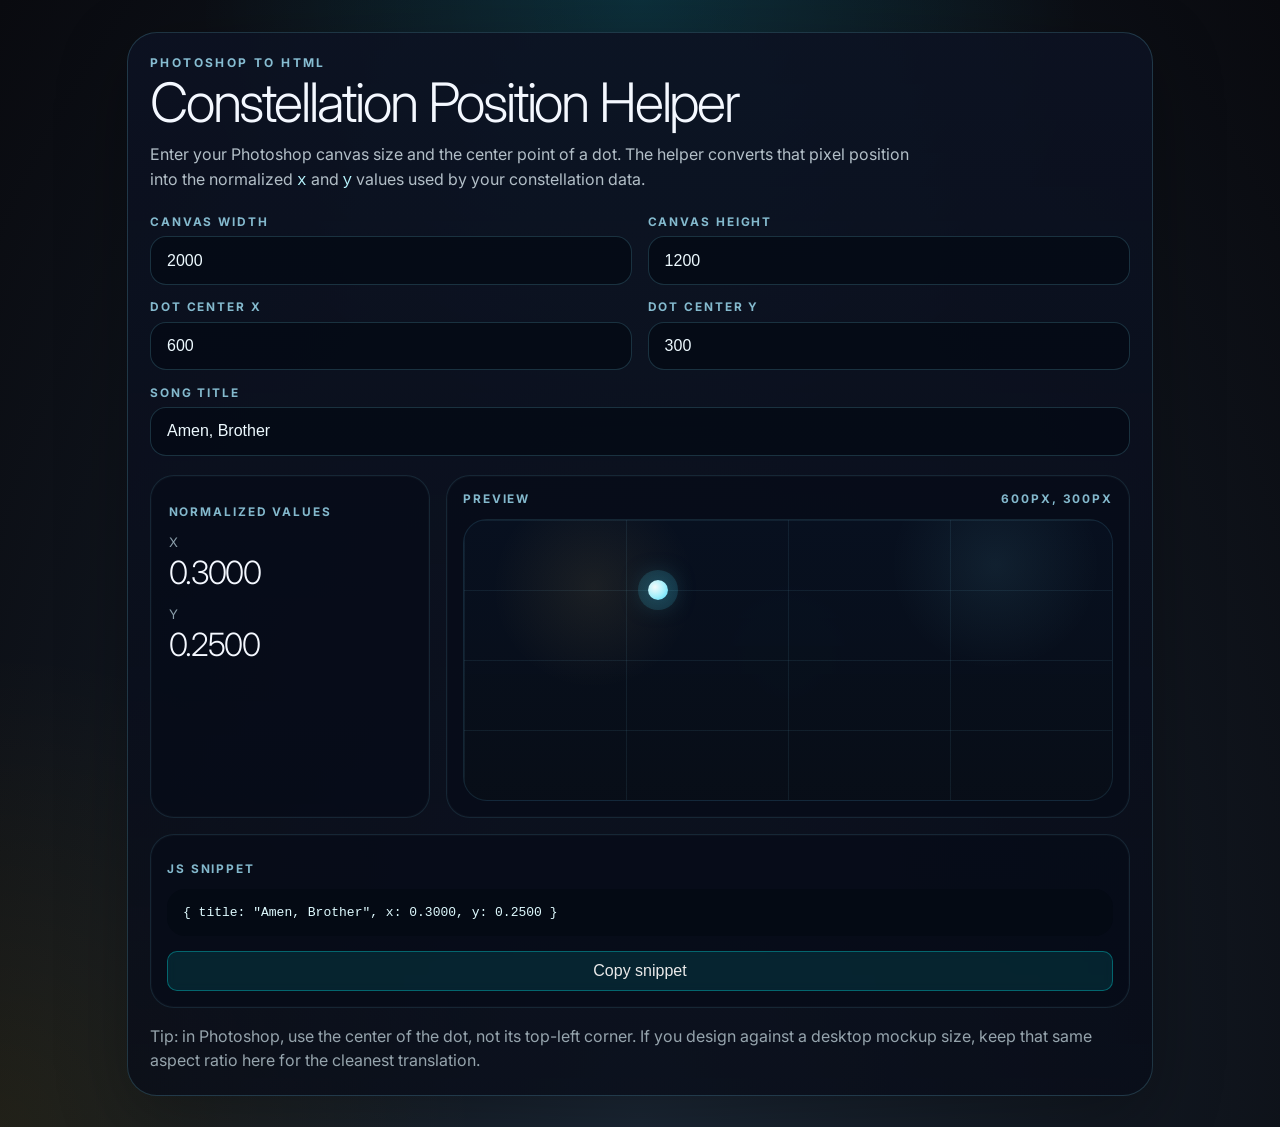
==== position-helper.html @ 94684b3c "Updates" ====
<!DOCTYPE html>
<html lang="en">
<head>
    <meta charset="UTF-8">
    <meta name="viewport" content="width=device-width, initial-scale=1.0">
    <title>Constellation Position Helper</title>
    <link rel="icon" href="favicon.svg" type="image/svg+xml">
    <link rel="preconnect" href="https://fonts.googleapis.com">
    <link rel="preconnect" href="https://fonts.gstatic.com" crossorigin>
    <link href="https://fonts.googleapis.com/css2?family=Inter:wght@300;400;700&display=swap" rel="stylesheet">
    <link rel="stylesheet" href="style.css">
</head>
<body class="antialiased">
    <main class="helper-shell">
        <section class="helper-panel">
            <p class="helper-kicker">Photoshop to HTML</p>
            <h1 class="helper-title">Constellation Position Helper</h1>
            <p class="helper-copy">Enter your Photoshop canvas size and the center point of a dot. The helper converts that pixel position into the normalized <code>x</code> and <code>y</code> values used by your constellation data.</p>

            <div class="helper-grid">
                <label class="helper-field">
                    <span>Canvas Width</span>
                    <input id="canvas-width" type="number" min="1" step="1" value="2000">
                </label>
                <label class="helper-field">
                    <span>Canvas Height</span>
                    <input id="canvas-height" type="number" min="1" step="1" value="1200">
                </label>
                <label class="helper-field">
                    <span>Dot Center X</span>
                    <input id="dot-x" type="number" min="0" step="1" value="600">
                </label>
                <label class="helper-field">
                    <span>Dot Center Y</span>
                    <input id="dot-y" type="number" min="0" step="1" value="300">
                </label>
                <label class="helper-field helper-field--wide">
                    <span>Song Title</span>
                    <input id="dot-title" type="text" value="Amen, Brother">
                </label>
            </div>

            <div class="helper-preview">
                <div class="helper-result-card">
                    <p class="helper-result-label">Normalized Values</p>
                    <div class="helper-result-values">
                        <div>
                            <span>X</span>
                            <strong id="result-x">0.3000</strong>
                        </div>
                        <div>
                            <span>Y</span>
                            <strong id="result-y">0.2500</strong>
                        </div>
                    </div>
                </div>

                <div class="helper-canvas-card">
                    <div class="helper-canvas-meta">
                        <span>Preview</span>
                        <span id="helper-pixel-readout">600px, 300px</span>
                    </div>
                    <div id="helper-canvas" class="helper-canvas">
                        <div id="helper-dot" class="helper-dot"></div>
                    </div>
                </div>
            </div>

            <div class="helper-output">
                <p class="helper-result-label">JS Snippet</p>
                <pre id="snippet-output" class="helper-snippet"></pre>
                <button id="copy-snippet-btn" class="sample-button helper-copy-btn" type="button">Copy snippet</button>
            </div>

            <p class="helper-note">Tip: in Photoshop, use the center of the dot, not its top-left corner. If you design against a desktop mockup size, keep that same aspect ratio here for the cleanest translation.</p>
        </section>
    </main>

    <script src="position-helper.js"></script>
</body>
</html>
---- style.css ----
﻿body {
    font-family: 'Inter', sans-serif;
    background-color: #000010;
    background-image: radial-gradient(ellipse at bottom, #1b2735 0%, #090a0f 100%);
    color: #eaeaea;
    overflow-x: hidden;
    overflow-y: auto;
    margin: 0;
    padding: 0;
    overscroll-behavior: none;
    min-height: 100vh;
}

.sr-only {
    position: absolute;
    width: 1px;
    height: 1px;
    padding: 0;
    margin: -1px;
    overflow: hidden;
    clip: rect(0, 0, 0, 0);
    white-space: nowrap;
    border: 0;
}

.site-intro {
    position: fixed;
    inset: 0;
    z-index: 60;
    display: flex;
    align-items: center;
    justify-content: center;
    padding: 1.5rem;
    overflow: hidden;
    background:
        radial-gradient(circle at 22% 24%, rgba(0, 255, 255, 0.13), transparent 32%),
        radial-gradient(circle at 78% 18%, rgba(251, 191, 36, 0.12), transparent 30%),
        linear-gradient(180deg, rgba(3, 7, 18, 0.98), rgba(2, 6, 23, 0.98));
    transition: opacity 700ms ease, visibility 700ms ease;
}

.site-intro.is-hidden {
    opacity: 0;
    visibility: hidden;
    pointer-events: none;
}

.site-intro__orb {
    position: absolute;
    border-radius: 999px;
    filter: blur(90px);
    opacity: 0.75;
    animation: intro-orb-drift 4.4s ease-in-out infinite alternate;
}

.site-intro__orb--left {
    width: 260px;
    height: 260px;
    left: -70px;
    bottom: -60px;
    background: rgba(255, 189, 46, 0.14);
}

.site-intro__orb--right {
    width: 300px;
    height: 300px;
    right: -90px;
    top: -90px;
    background: rgba(56, 189, 248, 0.18);
}

.site-intro__core {
    position: relative;
    width: min(100%, 520px);
    padding: 2rem 1.75rem 1.85rem;
    border-radius: 32px;
    border: 1px solid rgba(122, 228, 255, 0.14);
    background: linear-gradient(180deg, rgba(8, 14, 28, 0.94), rgba(6, 10, 22, 0.84));
    box-shadow: 0 28px 90px rgba(0, 0, 0, 0.42);
    backdrop-filter: blur(18px);
    -webkit-backdrop-filter: blur(18px);
    text-align: center;
}

.site-intro__kicker {
    margin: 0 0 0.7rem;
    color: rgba(166, 233, 255, 0.78);
    font-size: 0.72rem;
    font-weight: 700;
    letter-spacing: 0.24em;
    text-transform: uppercase;
}

.site-intro__title {
    margin: 0;
    font-size: clamp(2.4rem, 7vw, 4.4rem);
    line-height: 0.96;
    font-weight: 300;
    letter-spacing: -0.05em;
    color: rgba(244, 248, 255, 0.98);
}

.site-intro__network {
    position: relative;
    width: min(100%, 320px);
    height: 180px;
    margin: 1.35rem auto 1.1rem;
}

.site-intro__node,
.site-intro__line {
    position: absolute;
    display: block;
}

.site-intro__node {
    border-radius: 999px;
    box-shadow: 0 0 0 1px rgba(255, 255, 255, 0.08), 0 0 20px currentColor;
    animation: intro-node-pulse 1.8s ease-in-out infinite;
}

.site-intro__node--source {
    width: 26px;
    height: 26px;
    top: 78px;
    left: 147px;
    color: #ffe8a3;
    background: radial-gradient(circle at 35% 35%, #fff8d8, #ffe89a 58%, #f5d86f 100%);
    box-shadow: 0 0 0 1px rgba(255, 232, 163, 0.2), 0 0 24px rgba(255, 232, 163, 0.7);
    animation-delay: 0.1s;
}

.site-intro__node--blue {
    width: 18px;
    height: 18px;
    color: #7ae8ff;
    background: radial-gradient(circle at 35% 35%, #dff9ff, #8cecff 55%, #42d5ff 100%);
}

.site-intro__node--purple {
    width: 16px;
    height: 16px;
    color: #d1b5ff;
    background: radial-gradient(circle at 35% 35%, #f0e7ff, #d8b8ff 55%, #bf94ff 100%);
}

.site-intro__node--one {
    top: 34px;
    left: 88px;
    animation-delay: 0.25s;
}

.site-intro__node--two {
    top: 46px;
    right: 70px;
    animation-delay: 0.45s;
}

.site-intro__node--three {
    bottom: 28px;
    left: 98px;
    animation-delay: 0.6s;
}

.site-intro__node--four {
    top: 12px;
    right: 24px;
    animation-delay: 0.8s;
}

.site-intro__node--five {
    bottom: 12px;
    left: 34px;
    animation-delay: 1s;
}

.site-intro__line {
    height: 2px;
    border-radius: 999px;
    transform-origin: 0 50%;
    background: linear-gradient(90deg, rgba(122, 228, 255, 0.05), rgba(122, 228, 255, 0.55), rgba(122, 228, 255, 0.06));
    opacity: 0;
    animation: intro-line-glow 1.8s ease forwards;
}

.site-intro__line--one {
    width: 75px;
    top: 87px;
    left: 110px;
    transform: rotate(-146deg);
    animation-delay: 0.2s;
}

.site-intro__line--two {
    width: 86px;
    top: 87px;
    left: 160px;
    transform: rotate(-28deg);
    animation-delay: 0.4s;
}

.site-intro__line--three {
    width: 72px;
    top: 100px;
    left: 159px;
    transform: rotate(142deg);
    animation-delay: 0.55s;
}

.site-intro__line--four {
    width: 63px;
    top: 50px;
    left: 237px;
    transform: rotate(-32deg);
    animation-delay: 0.72s;
}

.site-intro__line--five {
    width: 80px;
    top: 110px;
    left: 44px;
    transform: rotate(156deg);
    animation-delay: 0.9s;
}

.site-intro__status {
    margin: 0;
    color: rgba(216, 227, 238, 0.82);
    font-size: 0.98rem;
}

.site-intro__enter {
    margin-top: 1.2rem;
    padding: 0.9rem 1.65rem;
    border: 1px solid rgba(122, 228, 255, 0.3);
    border-radius: 999px;
    background: linear-gradient(180deg, rgba(6, 204, 230, 0.2), rgba(6, 204, 230, 0.08));
    color: #dffbff;
    font-size: 0.98rem;
    font-weight: 700;
    letter-spacing: 0.08em;
    text-transform: uppercase;
    box-shadow: 0 0 0 1px rgba(122, 228, 255, 0.08), 0 0 22px rgba(0, 229, 255, 0.18);
    cursor: pointer;
    opacity: 0;
    transform: translateY(10px);
    animation: intro-enter-reveal 500ms ease forwards;
    animation-delay: 1.35s;
}

.site-intro__enter:hover {
    background: linear-gradient(180deg, rgba(6, 204, 230, 0.3), rgba(6, 204, 230, 0.14));
    box-shadow: 0 0 0 1px rgba(122, 228, 255, 0.1), 0 0 28px rgba(0, 229, 255, 0.24);
}

.view {
    display: none;
    height: 100vh;
    width: 100vw;
}

#constellations-view {
    position: relative;
    overflow: hidden;
    background:
        radial-gradient(circle at top, rgba(0, 220, 255, 0.14), transparent 34%),
        radial-gradient(circle at bottom left, rgba(255, 196, 0, 0.08), transparent 28%);
}

#constellations-view::before,
#constellations-view::after {
    content: '';
    position: absolute;
    border-radius: 999px;
    filter: blur(90px);
    pointer-events: none;
    opacity: 0.5;
    z-index: 0;
}

#constellations-view::before {
    width: 320px;
    height: 320px;
    top: -120px;
    right: -80px;
    background: rgba(0, 255, 255, 0.16);
}

#constellations-view::after {
    width: 260px;
    height: 260px;
    bottom: 80px;
    left: -100px;
    background: rgba(255, 190, 100, 0.12);
}

#constellation-canvas {
    position: absolute;
    inset: 0;
    width: 100%;
    height: 100%;
    z-index: 1;
}

.constellation-overlay {
    position: relative;
    z-index: 2;
    padding: 1.1rem 1.5rem 2rem;
    display: flex;
    flex-direction: column;
    align-items: flex-start;
    height: 100vh;
    justify-content: flex-start;
    pointer-events: none;
}

.constellation-overlay header,
.constellation-overlay nav {
    pointer-events: auto;
}

.desktop-header-shell {
    width: min(100%, 430px);
    padding-top: 0.15rem;
}

.desktop-header-panel {
    background: linear-gradient(180deg, rgba(12, 18, 34, 0.9), rgba(8, 12, 24, 0.72));
    border: 1px solid rgba(130, 230, 255, 0.16);
    border-radius: 30px;
    padding: 0.9rem 1.05rem 0.95rem;
    backdrop-filter: blur(18px);
    -webkit-backdrop-filter: blur(18px);
    box-shadow: 0 20px 70px rgba(0, 0, 0, 0.28);
    text-align: left;
}

.desktop-kicker {
    display: inline-block;
    font-size: 0.72rem;
    letter-spacing: 0.15em;
    text-transform: uppercase;
    color: rgba(168, 241, 255, 0.82);
    margin-bottom: 0.45rem;
}

.desktop-title {
    margin: 0;
    color: #f7fbff;
    font-size: clamp(2rem, 3vw, 2.85rem);
    line-height: 0.96;
    letter-spacing: -0.05em;
    text-wrap: pretty;
}

.desktop-subtitle {
    max-width: 24rem;
    margin: 0.5rem 0 0;
    color: rgba(220, 236, 244, 0.8);
    font-size: 0.92rem;
    line-height: 1.38;
}

.desktop-meta-row {
    display: flex;
    align-items: center;
    justify-content: flex-start;
    gap: 0.55rem;
    margin-top: 0.7rem;
    flex-wrap: wrap;
}

.desktop-meta-pill {
    padding: 0.32rem 0.62rem;
    border-radius: 999px;
    background: rgba(255, 255, 255, 0.05);
    border: 1px solid rgba(255, 255, 255, 0.08);
    color: rgba(176, 219, 231, 0.9);
    font-size: 0.74rem;
}

#constellation-nav-desktop {
    justify-content: flex-start;
}

.desktop-hover-hint {
    position: absolute;
    top: 1.1rem;
    right: 1.5rem;
    z-index: 3;
    padding: 0.42rem 0.72rem;
    border-radius: 999px;
    background: rgba(6, 10, 20, 0.72);
    border: 1px solid rgba(143, 231, 255, 0.16);
    color: rgba(200, 237, 247, 0.86);
    font-size: 0.73rem;
    letter-spacing: 0.08em;
    text-transform: uppercase;
    backdrop-filter: blur(10px);
    -webkit-backdrop-filter: blur(10px);
    pointer-events: none;
}

.hover-tooltip {
    position: absolute;
    width: 290px;
    background: linear-gradient(180deg, rgba(10, 16, 29, 0.94), rgba(7, 10, 21, 0.92));
    backdrop-filter: blur(18px);
    -webkit-backdrop-filter: blur(18px);
    border: 1px solid rgba(140, 228, 255, 0.14);
    border-radius: 24px;
    padding: 1rem;
    z-index: 10;
    pointer-events: auto;
    opacity: 0;
    transform: translateY(10px) scale(0.95);
    transition: opacity 0.2s ease, transform 0.2s ease;
    visibility: hidden;
    box-shadow: 0 18px 48px rgba(0, 0, 0, 0.32);
}

.hover-tooltip.active {
    opacity: 1;
    transform: translateY(0) scale(1);
    visibility: visible;
}

.typewriter-text {
    white-space: normal;
    display: inline;
    vertical-align: baseline;
}

.typewriter-text::after {
    content: '';
    display: inline-block;
    width: 0.12em;
    height: 1em;
    margin-left: 0.08em;
    background: cyan;
    vertical-align: -0.12em;
    animation: blink-caret 0.75s step-end infinite;
}

@keyframes blink-caret {
    from,
    to {
        opacity: 0;
    }
    50% {
        opacity: 1;
    }
}

@keyframes intro-line-glow {
    0% {
        opacity: 0;
        transform: scaleX(0.55);
    }
    100% {
        opacity: 1;
        transform: scaleX(1);
    }
}

@keyframes intro-node-pulse {
    0%,
    100% {
        transform: scale(0.92);
        opacity: 0.85;
    }
    50% {
        transform: scale(1.08);
        opacity: 1;
    }
}

@keyframes intro-orb-drift {
    0% {
        transform: translate3d(0, 0, 0) scale(1);
    }
    100% {
        transform: translate3d(14px, -12px, 0) scale(1.08);
    }
}

@keyframes intro-enter-reveal {
    0% {
        opacity: 0;
        transform: translateY(10px);
    }
    100% {
        opacity: 1;
        transform: translateY(0);
    }
}

#card-deck-view {
    perspective: 1000px;
    position: relative;
    display: flex;
    flex-direction: column;
    align-items: center;
    justify-content: flex-start;
    min-height: 100vh;
    min-height: 100dvh;
    height: 100vh;
    height: 100dvh;
    padding: max(0.75rem, env(safe-area-inset-top)) 1rem max(0.75rem, env(safe-area-inset-bottom));
    box-sizing: border-box;
    overflow: hidden;
    background:
        radial-gradient(circle at top, rgba(0, 220, 255, 0.16), transparent 35%),
        radial-gradient(circle at bottom, rgba(255, 196, 0, 0.12), transparent 30%);
}

#card-deck-view::before,
#card-deck-view::after {
    content: '';
    position: absolute;
    border-radius: 999px;
    filter: blur(70px);
    pointer-events: none;
    opacity: 0.55;
}

#card-deck-view::before {
    width: 220px;
    height: 220px;
    top: -70px;
    right: -60px;
    background: rgba(0, 255, 255, 0.18);
}

#card-deck-view::after {
    width: 180px;
    height: 180px;
    bottom: 40px;
    left: -70px;
    background: rgba(255, 180, 90, 0.16);
}

.mobile-header-shell {
    position: relative;
    z-index: 5;
    width: min(100%, 420px);
    padding: 0.25rem 0 0.5rem;
    flex-shrink: 0;
    transition: padding 0.35s ease;
}

.mobile-header-panel {
    overflow: hidden;
    background: linear-gradient(180deg, rgba(12, 18, 34, 0.9), rgba(8, 12, 24, 0.7));
    border: 1px solid rgba(130, 230, 255, 0.18);
    border-radius: 24px;
    padding: 1rem 1rem 0.9rem;
    backdrop-filter: blur(16px);
    -webkit-backdrop-filter: blur(16px);
    box-shadow: 0 18px 60px rgba(0, 0, 0, 0.28);
    max-height: 420px;
    opacity: 1;
    transform: translateY(0);
    transition: max-height 0.35s ease, opacity 0.25s ease, transform 0.35s ease, padding 0.35s ease, border-color 0.35s ease;
}

.mobile-header-toggle {
    display: none;
    align-items: center;
    justify-content: center;
    width: 2.5rem;
    height: 2.5rem;
    margin: 0 auto 0.45rem;
    border-radius: 999px;
    border: 1px solid rgba(130, 230, 255, 0.2);
    background: linear-gradient(180deg, rgba(12, 18, 34, 0.92), rgba(8, 12, 24, 0.78));
    box-shadow: 0 10px 28px rgba(0, 0, 0, 0.24);
    color: rgba(188, 238, 250, 0.9);
    cursor: pointer;
}

.mobile-header-toggle__arrow {
    display: block;
    width: 0.7rem;
    height: 0.7rem;
    border-right: 2px solid currentColor;
    border-bottom: 2px solid currentColor;
    transform: rotate(45deg) translateY(-1px);
    transition: transform 0.3s ease;
}

#card-deck-view.mobile-header-collapsed .mobile-header-shell {
    padding-bottom: 0.2rem;
}

#card-deck-view.mobile-header-collapsed .mobile-header-panel {
    max-height: 0;
    opacity: 0;
    transform: translateY(-8px);
    padding-top: 0;
    padding-bottom: 0;
    border-color: transparent;
    pointer-events: none;
}

#card-deck-view.mobile-header-collapsed .mobile-header-toggle__arrow {
    transform: rotate(225deg) translateY(-1px);
}

.mobile-kicker {
    display: inline-flex;
    align-items: center;
    gap: 0.45rem;
    font-size: 0.72rem;
    letter-spacing: 0.18em;
    text-transform: uppercase;
    color: rgba(167, 242, 255, 0.82);
    margin-bottom: 0.7rem;
}

.mobile-title {
    font-size: clamp(2rem, 8vw, 2.8rem);
    line-height: 0.95;
    letter-spacing: -0.04em;
    margin: 0;
    color: #f7fbff;
    text-wrap: balance;
}

.mobile-subtitle {
    margin-top: 0.6rem;
    color: rgba(216, 236, 245, 0.78);
    font-size: 0.98rem;
    line-height: 1.4;
}

.mobile-meta-row {
    display: flex;
    align-items: center;
    justify-content: space-between;
    gap: 0.75rem;
    margin-top: 0.95rem;
}

.mobile-deck-count {
    font-size: 0.8rem;
    color: rgba(170, 217, 229, 0.88);
    padding: 0.35rem 0.65rem;
    border-radius: 999px;
    background: rgba(255, 255, 255, 0.04);
    border: 1px solid rgba(255, 255, 255, 0.08);
}

.mobile-swipe-hint {
    font-size: 0.8rem;
    color: rgba(162, 204, 216, 0.78);
}

.main-container {
    position: relative;
    z-index: 2;
    width: min(100%, 420px);
    flex: 1;
    display: flex;
    align-items: center;
    justify-content: center;
    padding: 0.25rem 0 0.75rem;
    min-height: 0;
}

.deck-stage {
    position: relative;
    width: 100%;
    height: 100%;
    min-height: 0;
    display: flex;
    align-items: center;
    justify-content: center;
}

.deck-stage::before {
    content: '';
    position: absolute;
    width: min(88vw, 360px);
    height: min(88vw, 360px);
    border-radius: 999px;
    border: 1px solid rgba(111, 215, 255, 0.12);
    box-shadow:
        0 0 0 18px rgba(111, 215, 255, 0.04),
        inset 0 0 40px rgba(0, 210, 255, 0.05);
    pointer-events: none;
}

.mobile-tree-shell {
    position: relative;
    width: 100%;
    height: 100%;
    min-height: 0;
    display: flex;
    align-items: stretch;
    justify-content: center;
}

.mobile-tree-canvas {
    position: absolute;
    inset: 0;
    width: 100%;
    height: 100%;
    border-radius: 28px;
    touch-action: none;
}

.mobile-tree-hud {
    position: absolute;
    top: 0.9rem;
    left: 50%;
    transform: translateX(-50%);
    z-index: 3;
    padding: 0.45rem 0.85rem;
    border-radius: 999px;
    background: rgba(6, 10, 20, 0.72);
    border: 1px solid rgba(143, 231, 255, 0.16);
    color: rgba(200, 237, 247, 0.86);
    font-size: 0.73rem;
    letter-spacing: 0.08em;
    text-transform: uppercase;
    backdrop-filter: blur(10px);
    -webkit-backdrop-filter: blur(10px);
}

.mobile-tree-info {
    position: absolute;
    left: 0.85rem;
    right: 0.85rem;
    bottom: 0.85rem;
    z-index: 4;
    border-radius: 24px;
    padding: 1rem;
    background: linear-gradient(180deg, rgba(10, 16, 29, 0.94), rgba(7, 10, 21, 0.92));
    border: 1px solid rgba(140, 228, 255, 0.14);
    box-shadow: 0 16px 48px rgba(0, 0, 0, 0.32);
    backdrop-filter: blur(18px);
    -webkit-backdrop-filter: blur(18px);
    max-height: min(42%, 320px);
    overflow-y: auto;
}

.mobile-tree-info .info-eyebrow {
    display: inline-flex;
    align-items: center;
    gap: 0.45rem;
    color: rgba(171, 232, 247, 0.76);
    font-size: 0.72rem;
    letter-spacing: 0.14em;
    text-transform: uppercase;
}

.mobile-tree-info h3 {
    margin-top: 0.6rem;
    color: #f7fbff;
    font-size: 1.55rem;
    line-height: 1;
    letter-spacing: -0.04em;
}

.mobile-tree-info .info-artist {
    margin-top: 0.35rem;
    color: rgba(219, 233, 240, 0.85);
    font-size: 1rem;
}

.mobile-tree-info .info-year {
    margin-top: 0.75rem;
    color: rgba(155, 190, 202, 0.72);
    font-size: 0.78rem;
    letter-spacing: 0.14em;
    text-transform: uppercase;
}

.mobile-tree-info .info-copy {
    margin-top: 0.8rem;
    color: rgba(225, 236, 241, 0.88);
    font-size: 0.95rem;
    line-height: 1.5;
}

.mobile-tree-actions {
    display: flex;
    flex-direction: column;
    gap: 0.55rem;
    margin-top: 0.95rem;
}

.mobile-tree-empty {
    color: rgba(180, 211, 221, 0.74);
}

.sample-button {
    background: rgba(0, 255, 255, 0.1);
    border: 1px solid rgba(0, 255, 255, 0.3);
    color: #eaeaea;
    padding: 10px 15px;
    width: 100%;
    border-radius: 10px;
    font-size: 1rem;
    text-align: center;
    cursor: pointer;
    transition: background-color 0.2s;
    backdrop-filter: blur(5px);
}

.sample-button:hover {
    background: rgba(0, 255, 255, 0.3);
}

.sample-button:disabled {
    opacity: 0.45;
    cursor: not-allowed;
}

.nav-button {
    transition: all 0.3s ease;
    border: 1px solid rgba(0, 200, 255, 0.3);
    margin: 0 5px;
}

.nav-button:hover,
.nav-button.active {
    background-color: rgba(0, 200, 255, 0.2);
    box-shadow: 0 0 15px rgba(0, 200, 255, 0.5);
}

.qr-fallback-link {
    display: none;
}

.qr-fallback-link.active {
    display: inline;
}

.desktop-qr-callout {
    background: linear-gradient(180deg, rgba(12, 18, 34, 0.88), rgba(8, 12, 24, 0.78));
    border: 1px solid rgba(130, 230, 255, 0.14);
    border-radius: 22px;
    padding: 0.8rem 0.95rem;
    box-shadow: 0 16px 40px rgba(0, 0, 0, 0.26);
    backdrop-filter: blur(16px);
    -webkit-backdrop-filter: blur(16px);
}

.hud-toggle {
    position: fixed;
    top: auto;
    right: 1rem;
    bottom: 1rem;
    z-index: 40;
    padding: 0.6rem 0.95rem;
    border-radius: 999px;
    border: 1px solid rgba(130, 230, 255, 0.18);
    background: linear-gradient(180deg, rgba(10, 16, 29, 0.88), rgba(7, 10, 21, 0.82));
    color: rgba(220, 244, 250, 0.9);
    font-size: 0.78rem;
    font-weight: 700;
    letter-spacing: 0.08em;
    text-transform: uppercase;
    box-shadow: 0 14px 30px rgba(0, 0, 0, 0.26);
    backdrop-filter: blur(14px);
    -webkit-backdrop-filter: blur(14px);
    cursor: pointer;
}

.hud-hidden .desktop-header-shell,
.hud-hidden .desktop-hover-hint,
.hud-hidden #qr-callout,
.hud-hidden .mobile-tree-hud {
    opacity: 0;
    visibility: hidden;
    pointer-events: none;
}

.helper-shell {
    min-height: 100vh;
    display: flex;
    align-items: center;
    justify-content: center;
    padding: 2rem 1rem;
    background:
        radial-gradient(circle at top, rgba(0, 220, 255, 0.14), transparent 34%),
        radial-gradient(circle at bottom left, rgba(255, 196, 0, 0.08), transparent 28%);
}

.helper-panel {
    width: min(100%, 980px);
    padding: 1.35rem;
    border-radius: 30px;
    border: 1px solid rgba(130, 230, 255, 0.18);
    background: linear-gradient(180deg, rgba(12, 18, 34, 0.9), rgba(8, 12, 24, 0.78));
    box-shadow: 0 20px 70px rgba(0, 0, 0, 0.28);
}

.helper-kicker {
    margin: 0 0 0.4rem;
    color: rgba(166, 233, 255, 0.8);
    font-size: 0.75rem;
    font-weight: 700;
    letter-spacing: 0.2em;
    text-transform: uppercase;
}

.helper-title {
    margin: 0;
    color: #f4f8ff;
    font-size: clamp(2.1rem, 6vw, 3.4rem);
    line-height: 0.98;
    letter-spacing: -0.04em;
    font-weight: 300;
}

.helper-copy {
    max-width: 760px;
    margin: 0.8rem 0 0;
    color: rgba(215, 228, 235, 0.82);
    font-size: 1rem;
    line-height: 1.55;
}

.helper-copy code {
    color: #b8f6ff;
}

.helper-grid {
    display: grid;
    grid-template-columns: repeat(2, minmax(0, 1fr));
    gap: 0.95rem;
    margin-top: 1.35rem;
}

.helper-field {
    display: flex;
    flex-direction: column;
    gap: 0.45rem;
}

.helper-field--wide {
    grid-column: 1 / -1;
}

.helper-field span,
.helper-result-label,
.helper-canvas-meta {
    color: rgba(166, 233, 255, 0.78);
    font-size: 0.74rem;
    font-weight: 700;
    letter-spacing: 0.16em;
    text-transform: uppercase;
}

.helper-field input {
    border: 1px solid rgba(122, 228, 255, 0.18);
    border-radius: 16px;
    padding: 0.9rem 1rem;
    background: rgba(4, 10, 20, 0.76);
    color: #eefaff;
    font-size: 1rem;
}

.helper-preview {
    display: grid;
    grid-template-columns: 280px minmax(0, 1fr);
    gap: 1rem;
    margin-top: 1.2rem;
}

.helper-result-card,
.helper-canvas-card,
.helper-output {
    border-radius: 24px;
    border: 1px solid rgba(130, 230, 255, 0.12);
    background: rgba(6, 12, 24, 0.72);
    box-shadow: inset 0 0 0 1px rgba(255, 255, 255, 0.02);
}

.helper-result-card {
    padding: 1.1rem;
}

.helper-result-values {
    display: grid;
    gap: 0.9rem;
    margin-top: 0.9rem;
}

.helper-result-values span {
    display: block;
    color: rgba(188, 214, 225, 0.72);
    font-size: 0.82rem;
    text-transform: uppercase;
    letter-spacing: 0.08em;
}

.helper-result-values strong {
    display: block;
    margin-top: 0.2rem;
    color: #f4f8ff;
    font-size: 2rem;
    font-weight: 300;
    letter-spacing: -0.04em;
}

.helper-canvas-card {
    padding: 1rem;
}

.helper-canvas-meta {
    display: flex;
    justify-content: space-between;
    gap: 1rem;
    margin-bottom: 0.8rem;
}

.helper-canvas {
    position: relative;
    min-height: 280px;
    border-radius: 24px;
    border: 1px solid rgba(111, 215, 255, 0.12);
    background:
        linear-gradient(180deg, rgba(8, 17, 32, 0.94), rgba(8, 14, 24, 0.98)),
        radial-gradient(circle at center, rgba(0, 238, 255, 0.08), transparent 40%);
    overflow: hidden;
    cursor: crosshair;
}

.helper-canvas::before,
.helper-canvas::after {
    content: '';
    position: absolute;
    inset: 0;
    pointer-events: none;
}

.helper-canvas::before {
    background-image:
        linear-gradient(rgba(140, 228, 255, 0.08) 1px, transparent 1px),
        linear-gradient(90deg, rgba(140, 228, 255, 0.08) 1px, transparent 1px);
    background-size: 25% 25%;
}

.helper-canvas::after {
    background:
        radial-gradient(circle at 20% 24%, rgba(255, 215, 112, 0.08), transparent 18%),
        radial-gradient(circle at 82% 16%, rgba(122, 228, 255, 0.08), transparent 18%);
}

.helper-dot {
    position: absolute;
    width: 20px;
    height: 20px;
    border-radius: 999px;
    background: radial-gradient(circle at 35% 35%, #f3fcff, #9defff 55%, #45d9ff 100%);
    box-shadow: 0 0 0 10px rgba(69, 217, 255, 0.14), 0 0 26px rgba(69, 217, 255, 0.5);
    transform: translate(-50%, -50%);
}

.helper-output {
    margin-top: 1rem;
    padding: 1rem;
}

.helper-snippet {
    margin: 0.8rem 0 0;
    padding: 1rem;
    border-radius: 18px;
    background: rgba(4, 10, 20, 0.84);
    color: #dffbff;
    white-space: pre-wrap;
    word-break: break-word;
}

.helper-copy-btn {
    margin-top: 0.9rem;
}

.helper-note {
    margin: 1rem 0 0;
    color: rgba(193, 210, 218, 0.76);
    line-height: 1.55;
}

@media (max-width: 768px) {
    body {
        overflow-y: hidden;
    }

    .view {
        width: 100%;
    }

    .nav-button {
        margin: 0;
        padding: 0.55rem 0.8rem;
        border-radius: 999px;
        background: rgba(255, 255, 255, 0.04);
        font-size: 0.76rem;
        line-height: 1.2;
    }

    .sample-button {
        padding: 0.85rem 1rem;
        border-radius: 14px;
        font-size: 0.95rem;
        background: linear-gradient(180deg, rgba(4, 198, 224, 0.16), rgba(4, 198, 224, 0.08));
    }

    .mobile-header-toggle {
        display: inline-flex;
    }

    .hud-toggle {
        top: auto;
        right: 0.75rem;
        bottom: max(0.75rem, env(safe-area-inset-bottom));
        padding: 0.55rem 0.8rem;
        font-size: 0.72rem;
    }

    .mobile-title {
        font-size: clamp(2.5rem, 9vw, 3.4rem);
    }

    .mobile-subtitle {
        font-size: 0.95rem;
    }

    .mobile-tree-hud {
        top: 0.7rem;
        max-width: calc(100% - 2.5rem);
        text-align: center;
    }

    .mobile-tree-info {
        left: 0.7rem;
        right: 0.7rem;
        bottom: 0.7rem;
        padding: 0.9rem;
        border-radius: 22px;
        max-height: min(38%, 290px);
    }

    .mobile-tree-info h3 {
        font-size: 1.15rem;
        line-height: 1.05;
    }

    .mobile-tree-info .info-artist {
        font-size: 0.9rem;
    }

    .mobile-tree-info .info-copy {
        font-size: 0.88rem;
        line-height: 1.4;
    }

    .helper-shell {
        padding: 1rem 0.75rem;
    }

    .helper-panel {
        padding: 1rem;
        border-radius: 24px;
    }

    .helper-grid,
    .helper-preview {
        grid-template-columns: 1fr;
    }

    .helper-canvas {
        min-height: 240px;
    }

    .helper-result-values strong {
        font-size: 1.6rem;
    }
}

@media (min-width: 769px) {
    .desktop-header-shell {
        position: absolute;
        top: 1rem;
        left: 1rem;
        z-index: 3;
    }
}
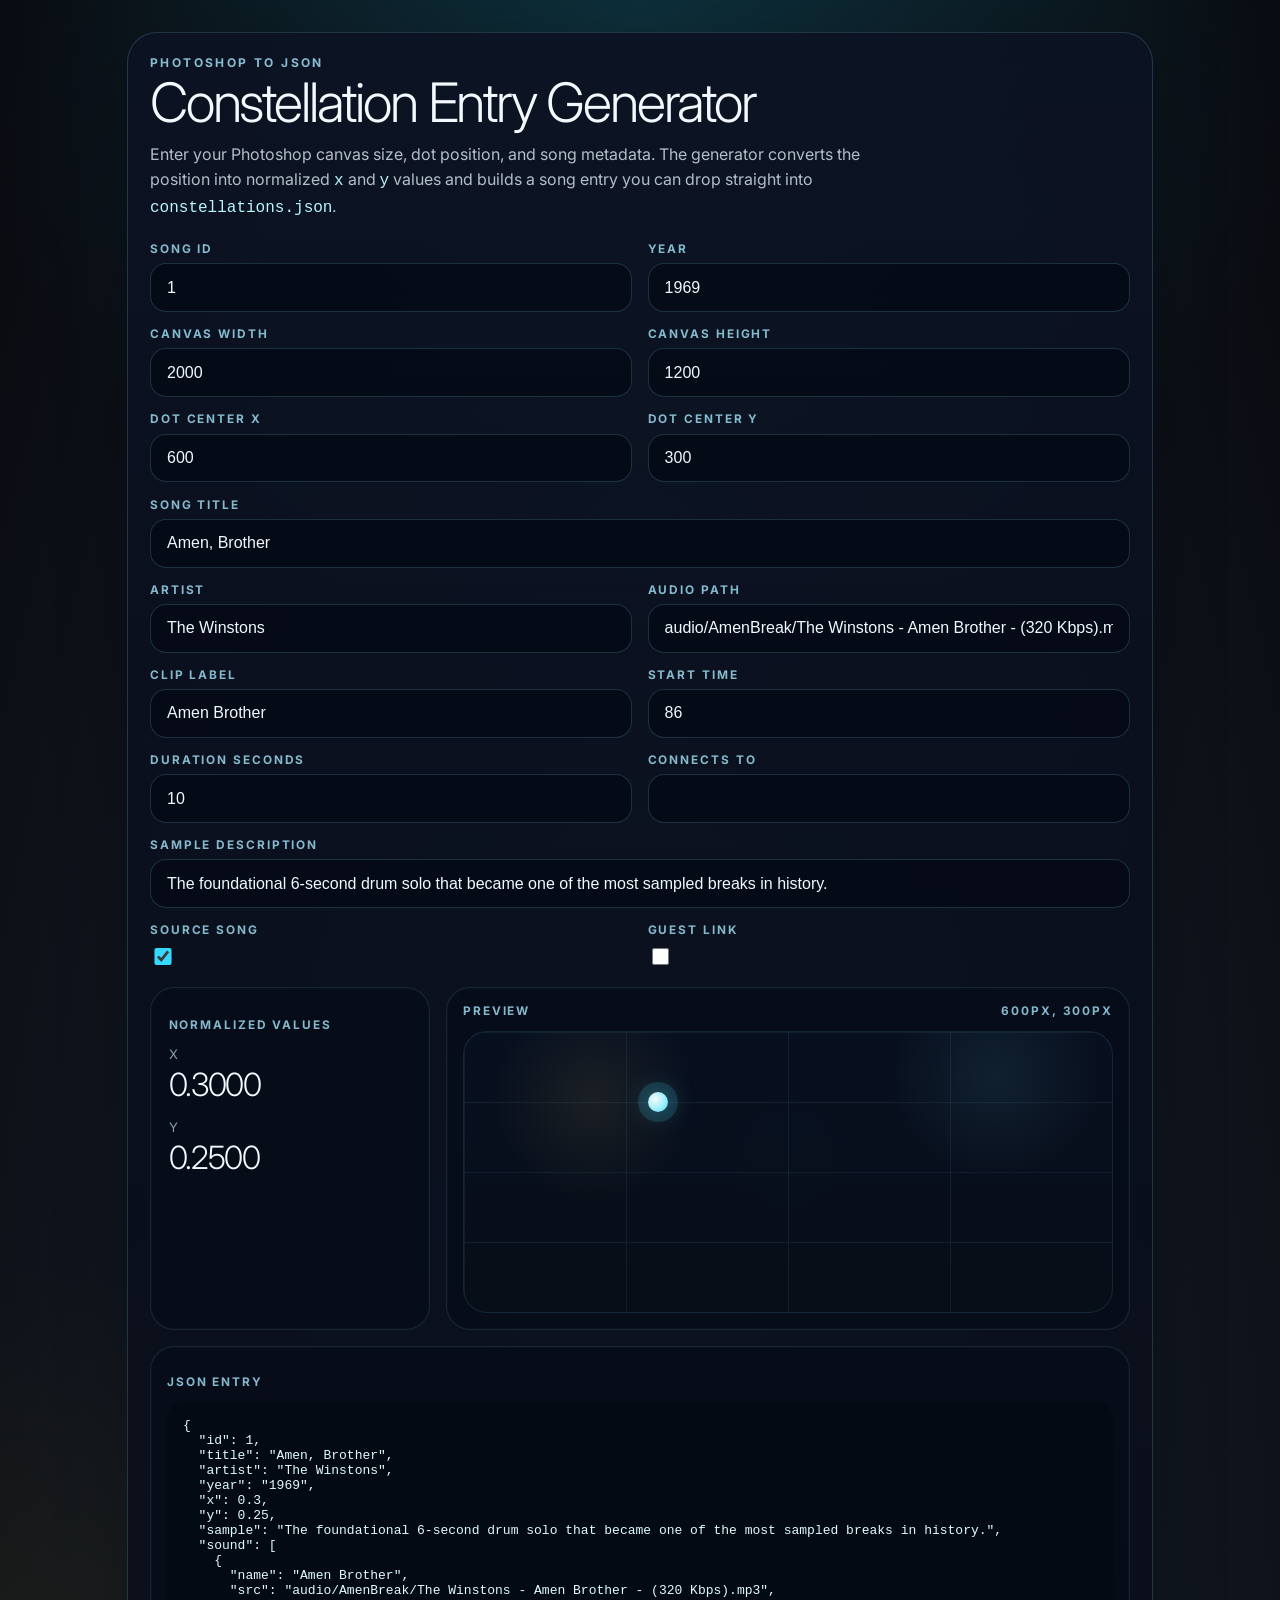
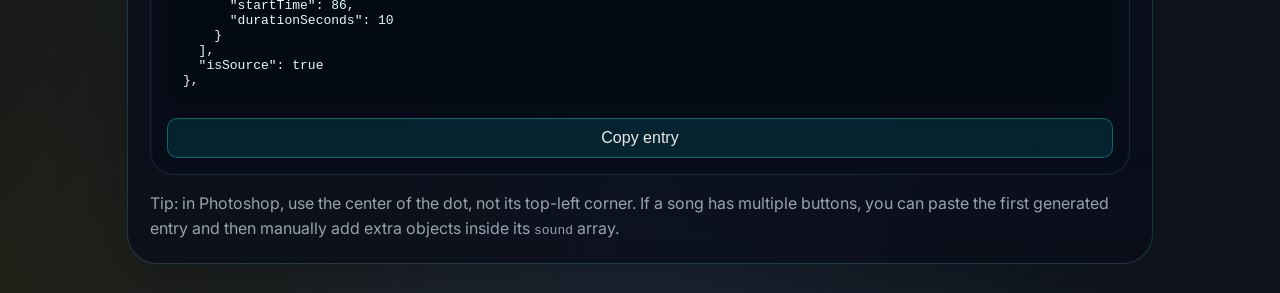
==== commit 3407c990: "Updates" ====
--- a/position-helper.html
+++ b/position-helper.html
@@ -3,7 +3,7 @@
 <head>
     <meta charset="UTF-8">
     <meta name="viewport" content="width=device-width, initial-scale=1.0">
-    <title>Constellation Position Helper</title>
+    <title>Constellation Entry Generator</title>
     <link rel="icon" href="favicon.svg" type="image/svg+xml">
     <link rel="preconnect" href="https://fonts.googleapis.com">
     <link rel="preconnect" href="https://fonts.gstatic.com" crossorigin>
@@ -13,11 +13,19 @@
 <body class="antialiased">
     <main class="helper-shell">
         <section class="helper-panel">
-            <p class="helper-kicker">Photoshop to HTML</p>
-            <h1 class="helper-title">Constellation Position Helper</h1>
-            <p class="helper-copy">Enter your Photoshop canvas size and the center point of a dot. The helper converts that pixel position into the normalized <code>x</code> and <code>y</code> values used by your constellation data.</p>
+            <p class="helper-kicker">Photoshop to JSON</p>
+            <h1 class="helper-title">Constellation Entry Generator</h1>
+            <p class="helper-copy">Enter your Photoshop canvas size, dot position, and song metadata. The generator converts the position into normalized <code>x</code> and <code>y</code> values and builds a song entry you can drop straight into <code>constellations.json</code>.</p>
 
             <div class="helper-grid">
+                <label class="helper-field">
+                    <span>Song ID</span>
+                    <input id="song-id" type="number" min="1" step="1" value="1">
+                </label>
+                <label class="helper-field">
+                    <span>Year</span>
+                    <input id="song-year" type="text" value="1969">
+                </label>
                 <label class="helper-field">
                     <span>Canvas Width</span>
                     <input id="canvas-width" type="number" min="1" step="1" value="2000">
@@ -37,6 +45,42 @@
                 <label class="helper-field helper-field--wide">
                     <span>Song Title</span>
                     <input id="dot-title" type="text" value="Amen, Brother">
+                </label>
+                <label class="helper-field">
+                    <span>Artist</span>
+                    <input id="song-artist" type="text" value="The Winstons">
+                </label>
+                <label class="helper-field">
+                    <span>Audio Path</span>
+                    <input id="audio-src" type="text" value="audio/AmenBreak/The Winstons - Amen Brother - (320 Kbps).mp3">
+                </label>
+                <label class="helper-field">
+                    <span>Clip Label</span>
+                    <input id="clip-name" type="text" value="Amen Brother">
+                </label>
+                <label class="helper-field">
+                    <span>Start Time</span>
+                    <input id="clip-start" type="number" min="0" step="1" value="86">
+                </label>
+                <label class="helper-field">
+                    <span>Duration Seconds</span>
+                    <input id="clip-duration" type="number" min="1" step="1" value="10">
+                </label>
+                <label class="helper-field">
+                    <span>Connects To</span>
+                    <input id="connects-to" type="text" value="">
+                </label>
+                <label class="helper-field helper-field--wide">
+                    <span>Sample Description</span>
+                    <input id="sample-copy" type="text" value="The foundational 6-second drum solo that became one of the most sampled breaks in history.">
+                </label>
+                <label class="helper-field helper-checkbox">
+                    <span>Source Song</span>
+                    <input id="is-source" type="checkbox" checked>
+                </label>
+                <label class="helper-field helper-checkbox">
+                    <span>Guest Link</span>
+                    <input id="is-guest" type="checkbox">
                 </label>
             </div>
 
@@ -67,12 +111,12 @@
             </div>
 
             <div class="helper-output">
-                <p class="helper-result-label">JS Snippet</p>
+                <p class="helper-result-label">JSON Entry</p>
                 <pre id="snippet-output" class="helper-snippet"></pre>
-                <button id="copy-snippet-btn" class="sample-button helper-copy-btn" type="button">Copy snippet</button>
+                <button id="copy-snippet-btn" class="sample-button helper-copy-btn" type="button">Copy entry</button>
             </div>
 
-            <p class="helper-note">Tip: in Photoshop, use the center of the dot, not its top-left corner. If you design against a desktop mockup size, keep that same aspect ratio here for the cleanest translation.</p>
+            <p class="helper-note">Tip: in Photoshop, use the center of the dot, not its top-left corner. If a song has multiple buttons, you can paste the first generated entry and then manually add extra objects inside its <code>sound</code> array.</p>
         </section>
     </main>
 
--- a/style.css
+++ b/style.css
@@ -941,6 +941,16 @@
     gap: 0.45rem;
 }
 
+.helper-checkbox {
+    justify-content: flex-end;
+}
+
+.helper-checkbox input {
+    width: 1.1rem;
+    height: 1.1rem;
+    accent-color: #35d9ff;
+}
+
 .helper-field--wide {
     grid-column: 1 / -1;
 }
